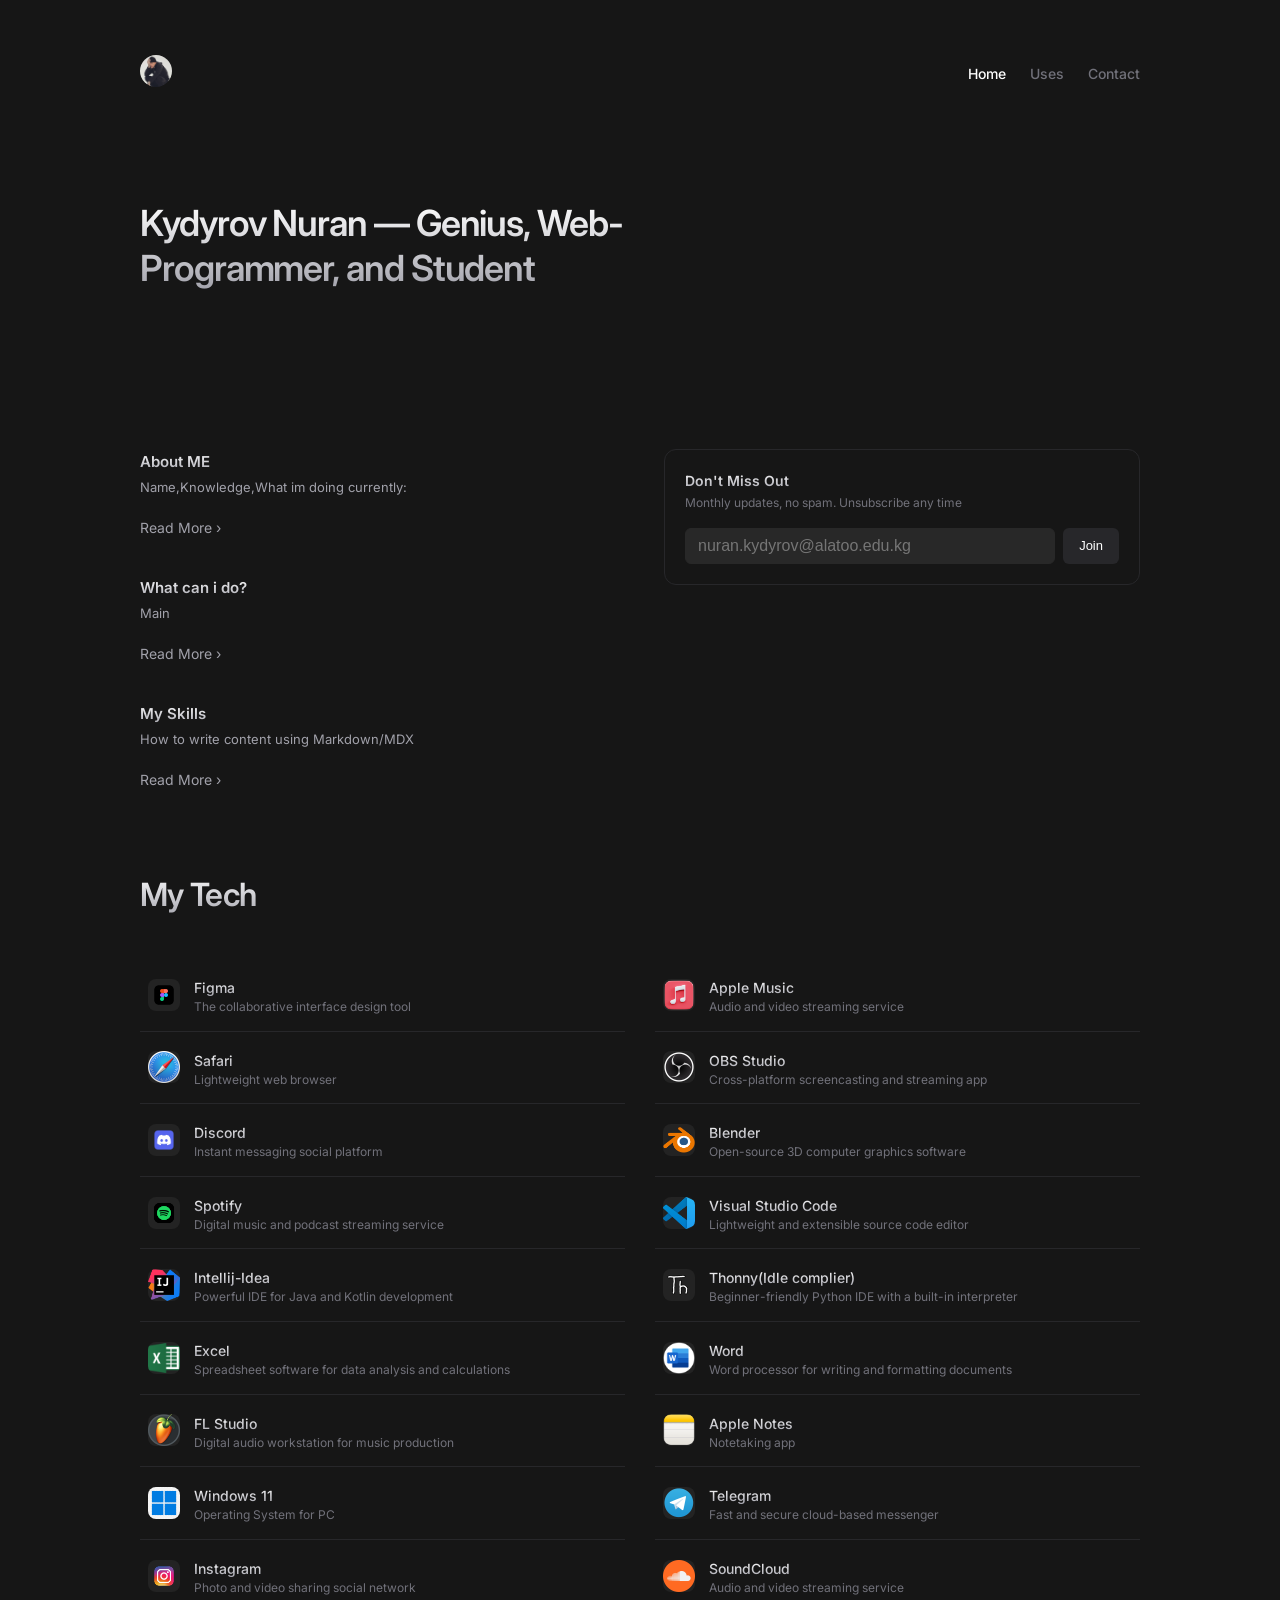
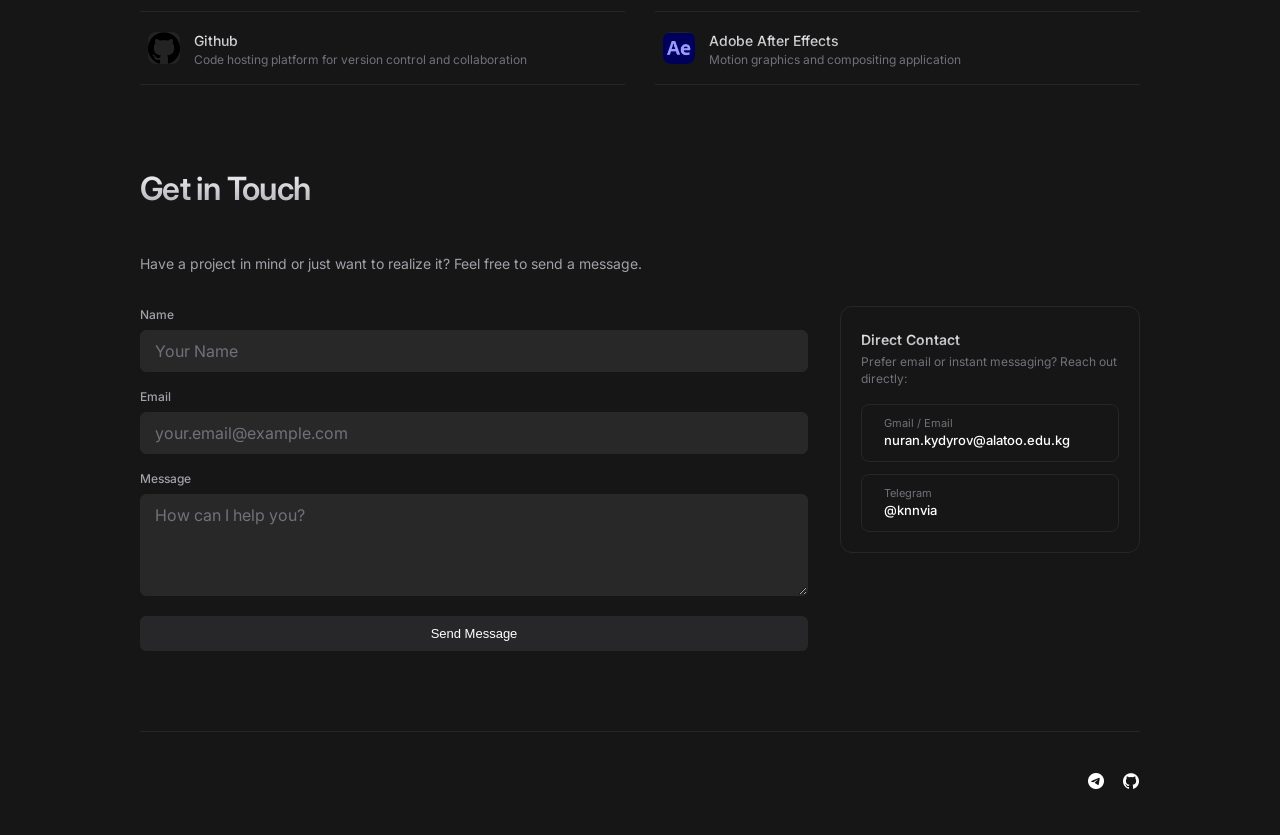
==== index.html @ 126ce27d "Rename webproject.html to index.html" ====
<!DOCTYPE html>
<html lang="en">
<head>
  <meta charset="UTF-8">
  <meta name="viewport" content="width=device-width, initial-scale=1.0">
  <title>Kydyrov Nuran — Genius, Web Programmer, and Student</title>
  <!-- Fonts & Styles -->
  <link rel="preconnect" href="https://fonts.googleapis.com">
  <link rel="preconnect" href="https://fonts.gstatic.com" crossorigin>
  <link href="https://fonts.googleapis.com/css2?family=Inter:wght@400;500;600&display=swap" rel="stylesheet">
  <link rel="stylesheet" href="style.css">
</head>
<body>

  <!-- размер макета на 1512px -->
  <div class="razmerchick">
    <div class="content">

      <!-- Навигация -->
      <header class="header">
        <div class="avatar">
          <img src="icons/photo_5408832649104663019_w.jpg" alt="Avatar">
        </div>
        <nav class="nav">
          <a href="#home" class="nav-link active">Home</a>
          <a href="#uses" class="nav-link">Uses</a>
          <a href="#contact" class="nav-link">Contact</a>
        </nav>
      </header>

      <!-- Раздел HOME -->
      <section id="home" class="section">
        <h1 class="main-title">
        Kydyrov Nuran — Genius,
        <span>Web-Programmer, and Student</span>
        </h1>
        <div class="home-grid">
          <!-- обо мне -->
          <div class="posts-list">
            <article class="post-item">
              <h2 class="post-title">About ME</h2>
              <p class="post-desc">Name,Knowledge,What im doing currently:</p>
               <input type="checkbox" id="post1" class="toggle">
               <div class="more">
                <div class="more-inner">
                  <p>My name is Nuran,in my experience i have tried many things that keeps my knowledge at high level,for now im studyinng in Ala-Too College in Bishkek,in IT sphere.I learned Python,Java,CSS and HTML coding.I have experience in making websites,logistics and more.</p>
                </div>
              </div>
               <label for="post1" class="read-more"></label>
            </article>

            <article class="post-item">
              <h2 class="post-title">What can i do?</h2>
              <p class="post-desc">Main</p>
               <input type="checkbox" id="post2" class="toggle">
               <div class="more">
                <div class="more-inner">
                  <p>I can do websites,type beats for you.I can help you with main things in website coding(Mentor)</p>
                </div>
              </div>
               <label for="post2" class="read-more"></label>
            </article>

            <article class="post-item">
              <h2 class="post-title">My Skills</h2>
              <p class="post-desc">How to write content using Markdown/MDX</p>
               <input type="checkbox" id="post3" class="toggle">
               <div class="more">
                <div class="more-inner">
                  <p>I have high social skills that can help with communication in group of people on making projects.All projects that u asking me to do,making it in time(Deadline) so u shouldn't worry abt this.(Responibility high asf)</p>
                </div>
              </div>
               <label for="post3" class="read-more"></label>
            </article>
          </div>

          <!--рассылки -->
          <div class="newsletter-card">
            <h3 class="card-title">Don't Miss Out</h3>
            <p class="card-desc">Monthly updates, no spam. Unsubscribe any time</p>
            <form class="newsletter-form" onsubmit="return false;">
              <input type="email" placeholder="nuran.kydyrov@alatoo.edu.kg" class="email-input">
              <button type="submit" class="submit-btn">Join</button>
            </form>
          </div>
        </div>
      </section>

      <!-- Раздел USES (My Tech) -->
      <section id="uses" class="section uses-section">
        <h2 class="section-title">My Tech</h2>

        <div class="tech-grid">
          <!-- Row 1 -->
          <div class="tech-card">
  <div class="tech-icon"><img src="icons/figma-logo-icon-figma-app-editable-transparent-background-premium-social-media-design-for-digital-download-free-png.webp" alt="Figma"></div>
  <div class="tech-info">
    <h3 class="tech-name">Figma</h3>
    <p class="tech-desc">The collaborative interface design tool</p>
  </div>
</div>
          <div class="tech-card">
  <div class="tech-icon"><img src="icons/free-music-3d-icon-png-download-8219378.webp" alt="Applemusic"></div>
  <div class="tech-info">
    <h3 class="tech-name">Apple Music</h3>
    <p class="tech-desc">Audio and video streaming service</p>
  </div>
</div>

          <!-- Row 2 -->
          <div class="tech-card">
  <div class="tech-icon"><img src="icons/safari-icon.webp" alt="Safari"></div>
  <div class="tech-info">
    <h3 class="tech-name">Safari</h3>
    <p class="tech-desc">Lightweight web browser</p>
  </div>
</div>
          <div class="tech-card">
  <div class="tech-icon"><img src="icons/OBS_Studio_logo.png" alt="OBS"></div>
  <div class="tech-info">
    <h3 class="tech-name">OBS Studio</h3>
    <p class="tech-desc">Cross-platform screencasting and streaming app</p>
  </div>
</div>

          <!-- Row 3 -->
          <div class="tech-card">
  <div class="tech-icon"><img src="icons/discord-logo-discord-icon-transparent-free-png.webp" alt="Discord"></div>
  <div class="tech-info">
    <h3 class="tech-name">Discord</h3>
    <p class="tech-desc">Instant messaging social platform</p>
  </div>
</div>
          <div class="tech-card">
  <div class="tech-icon"><img src="icons/Blender_logo_no_text.svg.webp" alt="Blender"></div>
  <div class="tech-info">
    <h3 class="tech-name">Blender</h3>
    <p class="tech-desc">Open-source 3D computer graphics software</p>
  </div>
</div>

          <!-- Row 4 -->
          <div class="tech-card">
  <div class="tech-icon"><img src="icons/spotify-logo-spotify-social-media-icon-free-png.webp" alt="Spotify"></div>
  <div class="tech-info">
    <h3 class="tech-name">Spotify</h3>
    <p class="tech-desc">Digital music and podcast streaming service</p>
  </div>
</div>
          <div class="tech-card">
  <div class="tech-icon"><img src="icons/Visual_Studio_Code_1.35_icon.svg.webp" alt="Visual Studio Code"></div>
  <div class="tech-info">
    <h3 class="tech-name">Visual Studio Code</h3>
    <p class="tech-desc">Lightweight and extensible source code editor</p>
  </div>
</div>

          <!-- Row 5 -->
          <div class="tech-card">
  <div class="tech-icon"><img src="icons/IntelliJ_IDEA_Icon.svg.webp" alt="Intellij-Idea"></div>
  <div class="tech-info">
    <h3 class="tech-name">Intellij-Idea</h3>
    <p class="tech-desc">Powerful IDE for Java and Kotlin development</p>
  </div>
</div>
          <div class="tech-card">
  <div class="tech-icon"><img src="icons/Thonny_logo.png" alt="Thonny"></div>
  <div class="tech-info">
    <h3 class="tech-name">Thonny(Idle complier)</h3>
    <p class="tech-desc">Beginner-friendly Python IDE with a built-in interpreter</p>
  </div>
</div>
<!-- Row 6 -->
<div class="tech-card">
  <div class="tech-icon"><img src="icons/Microsoft_Excel_2013-2019_logo.svg.webp" alt="Excel"></div>
  <div class="tech-info">
    <h3 class="tech-name">Excel</h3>
    <p class="tech-desc">Spreadsheet software for data analysis and calculations</p>
  </div>
</div>
          <div class="tech-card">
  <div class="tech-icon"><img src="icons/microsoft-word-mobile-apps-logo-free-png.webp" alt="Word"></div>
  <div class="tech-info">
    <h3 class="tech-name">Word</h3>
    <p class="tech-desc">Word processor for writing and formatting documents</p>
  </div>
</div>
<!-- Row 7 -->
<div class="tech-card">
  <div class="tech-icon"><img src="icons/fl-studio.png" alt="FL Studio"></div>
  <div class="tech-info">
    <h3 class="tech-name">FL Studio</h3>
    <p class="tech-desc">Digital audio workstation for music production</p>
  </div>
</div>
          <div class="tech-card">
  <div class="tech-icon"><img src="icons/Apple_Notes_(macOS_Big_Sur).png" alt="Apple Notes"></div>
  <div class="tech-info">
    <h3 class="tech-name">Apple Notes</h3>
    <p class="tech-desc">Notetaking app</p>
  </div>
</div>
<!-- Row 8 -->
<div class="tech-card">
  <div class="tech-icon"><img src="icons/hd-windows-11-logo-icon-transparent-background-701751694967888zqtluh5aaw.png" alt="Windows 11"></div>
  <div class="tech-info">
    <h3 class="tech-name">Windows 11</h3>
    <p class="tech-desc">Operating System for PC</p>
  </div>
</div>
          <div class="tech-card">
  <div class="tech-icon"><img src="icons/Telegram_Messenger.png" alt="Telegram"></div>
  <div class="tech-info">
    <h3 class="tech-name">Telegram</h3>
    <p class="tech-desc">Fast and secure cloud-based messenger</p>
  </div>
</div>
<!-- Row 9 -->
<div class="tech-card">
  <div class="tech-icon"><img src="icons/instagram-logo-instagram-icon-transparent-free-png.webp" alt="Instagram"></div>
  <div class="tech-info">
    <h3 class="tech-name">Instagram</h3>
    <p class="tech-desc">Photo and video sharing social network</p>
  </div>
</div>
          <div class="tech-card">
  <div class="tech-icon"><img src="icons/145809.png" alt="SoundCloud"></div>
  <div class="tech-info">
    <h3 class="tech-name">SoundCloud</h3>
    <p class="tech-desc">Audio and video streaming service</p>
  </div>
</div>
<!-- Row 10 -->
<div class="tech-card">
  <div class="tech-icon"><img src="icons/githb.png" alt="GitHub"></div>
  <div class="tech-info">
    <h3 class="tech-name">Github</h3>
    <p class="tech-desc">Code hosting platform for version control and collaboration</p>
  </div>
</div>
          <div class="tech-card">
  <div class="tech-icon"><img src="icons/Adobe_After_Effects_CC_icon.svg.webp" alt="aae"></div>
  <div class="tech-info">
    <h3 class="tech-name">Adobe After Effects</h3>
    <p class="tech-desc">Motion graphics and compositing application</p>
  </div>
</div>
      </section>
<!-- Разделитель -->
      <!-- Раздел CONTACT -->
      <section id="contact" class="section contact-section">
        <h2 class="section-title">Get in Touch</h2>
        <p class="contact-desc">Have a project in mind or just want to realize it? Feel free to send a message.</p>

        <div class="contact-grid">
          <!-- Формачка -->
          <form class="contact-form" onsubmit="return false;">
            <div class="form-group">
              <label for="name" class="form-label">Name</label>
              <input type="text" id="name" placeholder="Your Name" class="form-input">
            </div>

            <div class="form-group">
              <label for="email" class="form-label">Email</label>
              <input type="email" id="email" placeholder="your.email@example.com" class="form-input">
            </div>

            <div class="form-group">
              <label for="message" class="form-label">Message</label>
              <textarea id="message" rows="4" placeholder="How can I help you?" class="form-input textarea"></textarea>
            </div>

            <button type="submit" class="submit-btn full-width">Send Message</button>
          </form>

          <!-- контакто -->
          <div class="contact-info-card">
            <h3 class="card-title">Direct Contact</h3>
            <p class="card-desc">Prefer email or instant messaging? Reach out directly:</p>

            <div class="direct-links">
              <a href="mailto:nuran.kydyrov@alatoo.edu.kg" class="contact-method-link">
                <span class="method-icon"></span>
                <div class="method-details">
                  <span class="method-title">Gmail / Email</span>
                  <span class="method-value">nuran.kydyrov@alatoo.edu.kg</span>
                </div>
              </a>

              <a href="https://t.me/knnvia" target="_blank" class="contact-method-link">
                <span class="method-icon"></span>
                <div class="method-details">
                  <span class="method-title">Telegram</span>
                  <span class="method-value">@knnvia</span>
                </div>
              </a>
            </div>
          </div>
        </div>
      </section>
      <!-- Футаняшка -->
      <footer class="footer">
        <div class="footer-links">
  <a href="https://t.me/knnvia" target="_blank" class="footer-link-icon" aria-label="Twitter">
    <img src="icons/telegram-white-icon.webp" alt="Telegramgram" class="footer-icon-img">
  </a>
  <a href="https://github.com/kutakishiku" target="_blank" class="footer-link-icon" aria-label="GitHub">
    <img src="icons/github-white-icon.webp" alt="GitHub" class="footer-icon-img">
  </a>
</div>
      </footer>

    </div>
  </div>
<script src="damnnn.js"></script><!--нужно сделать время текущее-->
</body>
</html>
---- style.css ----
* {
  margin: 0;
  padding: 0;
  box-sizing: border-box;
}

body {
  background-color: #161616;
  color: #a1a1aa;
  font-family: 'Inter', -apple-system, BlinkMacSystemFont, sans-serif;
  line-height: 1.5;
  -webkit-font-smoothing: antialiased;
  display: flex;
  justify-content: center;
}

.razmerchick {
  width: 100%;
  max-width: 1512px;
  background-color: #161616;
  display: flex;
  flex-direction: column;
  min-height: 100vh;
}

.content {
  max-width: 1000px;
  margin: 0 auto;
  width: 100%;
  height: 40px;
  margin-top: 27px;
  margin-bottom: 107px;
}

/* Навигация */
.header {
  display: flex;
  justify-content: space-between;
  align-items: center;
  margin-bottom: 107px;
  position: sticky;
  top: 0;
  z-index: 10;
  background-color: #161616;
  border-bottom: 1px solid #161616;
  width: 1000px;
  height: 40px;
  max-width: 100%;
  margin-top: 27px;
}

.avatar img {
  width: 32px;
  height: 32px;
  border-radius: 50%;
  object-fit: cover;
}

.nav {
  display: flex;
  gap: 24px;
}

.nav-link {
  color: #71717a;
  text-decoration: none;
  font-size: 14px;
  font-weight: 500;
}

.nav-link.active,
.nav-link:hover {
  color: #ffffff;
}

/* Секции */
.section {
  margin-bottom: 80px;
}

.main-title {
  color: #ffffff;
  font-size: 36px;
  font-weight: 600;
  line-height: 1.25;
  letter-spacing: -0.03em;
  max-width: 600px;
  font-size: 36px;
  margin-bottom: 158px;
  box-sizing: border-box;
}

.section-title {
  color: #ffffff;
  font-size: 32px;
  font-weight: 600;
  letter-spacing: -0.02em;
  margin-bottom: 40px;
}

/* Grid Home */
.home-grid {
  display: grid;
  gap: 48px;
  grid-template-columns: 1fr 1fr;
  align-items: start;   /* карточка не растягивается и не прыгает при раскрытии */
  max-width: 1000px;
  margin: 0 auto;
}
.toggle {
  display: none;
}
.more {
  display: grid;
  grid-template-rows: 0fr;
  opacity: 0;
  transition: grid-template-rows 0.3s ease, opacity 0.3s ease, margin 0.3s ease;
}
.more-inner {
  overflow: hidden;
  font-size: 14px;
  line-height: 1.6;
  color: #a3a3a3;
}
.toggle:checked ~ .more {
  grid-template-rows: 1fr;
  opacity: 1;
  margin-top: 12px;
}
.toggle:checked ~ .more .more-inner {
  max-height: 160px;
  overflow-y: auto;
  padding-right: 8px;
}
.read-more {
  display: inline-block;
  margin-top: 12px;
  font-size: 14px;
  cursor: pointer;
}
.read-more::before {
  content: "Read More ›";
}
.toggle:checked ~ .read-more::before {
  content: "Show Less ‹";
}
.read-more:hover {
  text-decoration: underline;
}
.posts-list {
  display: flex;
  flex-direction: column;
  gap: 36px;
}

.post-meta {
  font-size: 12px;
  color: #71717a;
  display: block;
  margin-bottom: 4px;
}

.post-title {
  color: #ffffff;
  font-size: 15px;
  font-weight: 600;
  margin-bottom: 4px;
}

.post-desc {
  font-size: 13px;
  color: #a1a1aa;
  margin-bottom: 8px;
}

.post-link {
  font-size: 13px;
  color: #a1a1aa;
  text-decoration: none;
}

/* рассылки */
.newsletter-card {
  background-color: #161616;
  border: 1px solid #27272a;
  border-radius: 12px;
  padding: 20px;
  height: fit-content;
  box-sizing: border-box;
  display: flex;
  flex-direction: column;
  justify-content: space-between;
  left: 430px;
}

.card-title {
  color: #ffffff;
  font-size: 14px;
  font-weight: 600;
  margin-bottom: 4px;
}

.card-desc {
  font-size: 12px;
  color: #71717a;
  margin-bottom: 16px;
  line-height: 1.4;
}

.newsletter-form {
  display: flex;
  gap: 8px;
}

.email-input {
  background-color: #282828;
  border: 1px solid #282828;
  border-radius: 6px;
  padding: 8px 12px;
  font-size: 13px;
  color: #ffffff;
  width: 100%;
  outline: none;
}

.submit-btn {
  background-color: #27272a;
  color: #ffffff;
  border: none;
  border-radius: 6px;
  padding: 8px 16px;
  font-size: 13px;
  font-weight: 500;
  cursor: pointer;
}

/* карточки Uses */
.tech-grid {
 display: grid;
  grid-template-columns: repeat(2, 1fr);
  column-gap: 30px;
  row-gap: 0;               
  width: 100%; 
}

.tech-card {
  min-height: 64px;
  display: flex;
  align-items: center;
  gap: 14px;
  padding: 16px 8px;        
  border-bottom: 1px solid #27272a;
}

.tech-icon {
  width: 32px;
  height: 32px;
  border-radius: 8px;
  background-color: #232323;  
  overflow: hidden;
  flex-shrink: 0;
}
.tech-icon img {
  width: 100%;
  height: 100%;
  object-fit: contain;
  display: block;
}
.tech-name {
  color: #ffffff;
  font-size: 14px;
  font-weight: 500;
  line-height: 1.3;
}

.tech-desc {
  font-size: 12px;
  color: #71717a;
  line-height: 1.3;
}
/*contacto*/
/* Стили для раздела Contact */
.contact-desc {
  font-size: 14px;
  color: #a1a1aa;
  margin-bottom: 32px;
}

.contact-grid {
  display: grid;
  grid-template-columns: 1fr;
  gap: 32px;
}

/* Форма обратной связи */
.contact-form {
  display: flex;
  flex-direction: column;
  gap: 16px;
}

.form-group {
  display: flex;
  flex-direction: column;
  gap: 6px;
}

.form-label {
  font-size: 12px;  
  font-weight: 500;
  color: #a1a1aa;
}

.form-input {
  background-color: #282828;
  border: 1px solid #282828;
  border-radius: 6px;
  padding: 10px 14px;
  font-size: 13px;
  color: #ffffff;
  outline: none;
  font-family: inherit;
}

.form-input::placeholder {
  color: #71717a;
}

.textarea {
  resize: vertical;
  min-height: 100px;
}

.submit-btn.full-width {
  width: 100%;
  padding: 10px;
  margin-top: 4px;
}

/* Карточка контактов */
.contact-info-card {
  background-color: #161616;
  border: 1px solid #27272a;
  border-radius: 12px;
  padding: 20px;
  height: fit-content;
}

.direct-links {
  display: flex;
  flex-direction: column;
  gap: 12px;
  margin-top: 16px;
}

.contact-method-link {
  display: flex;
  align-items: center;
  gap: 12px;
  padding: 10px;
  border-radius: 8px;
  background-color: #161616;
  border: 1px solid #27272a;
  text-decoration: none;
}

.method-icon {
  font-size: 16px;
}

.method-details {
  display: flex;
  flex-direction: column;
}

.method-title {
  font-size: 11px;
  color: #71717a;
}

.method-value {
  font-size: 13px;
  font-weight: 500;
  color: #ffffff;
}
/* Футер */
.footer {
  display: flex;
  justify-content: space-between;
  align-items: center;
  font-size: 12px;
  color: #71717a;
  padding-top: 40px;
  margin-top: auto;
  border-top: 1px solid #27272a;
}

.footer-links {
  display: flex;
  align-items: center;
  gap: 16px; /* Расстояние между логотипами */
  margin-left: auto;
  background-color: transparent;
  justify-content: flex-end;
}

.footer-link-icon {
  align-items: center;
  justify-content: center;
margin-bottom: 44px;
  width: 19px;
  height: 19px;
  display: flex;  
}

.footer-link-icon:hover {
  opacity: 1;
}

.footer-icon-img {
  width: 16px;
  height: 16px;
  object-fit: contain;
}

/*текст градиент*/

h1, h2, h3, h4, h5, h6 {
  background: linear-gradient(180deg, #FFFFFF 0%, #A1A1AA 100%) !important;
  -webkit-background-clip: text !important;
  background-clip: text !important;
  -webkit-text-fill-color: transparent !important;
  color: transparent !important;
  display: inline-block;
}
/*мелочь*/
img {
  max-width: 100%;
  height: auto;
}

html {
  -webkit-text-size-adjust: 100%;   /* iPhone не увеличивает текст сам */
}

.email-input,
.form-input {
  font-size: 16px;   /* на iPhone при меньшем размере страница зумится при фокусе */
}

.contact-method-link {
  word-break: break-word;   /* длинный email не вылезет за экран */
}
/*настройка на планшет и телефон браза*/
@media (min-width: 768px) {
  .contact-grid {
    grid-template-columns: 1fr 300px;
  }
}
@media (max-width: 900px) {
  .home-grid {
    grid-template-columns: 1fr;   
    gap: 40px;
  }
  .main-title {
    margin-bottom: 80px;
  }
  .header {
    margin-bottom: 60px;
  }
}
@media (max-width: 600px) {
  .content {
    padding: 0 16px;
  }

  .header {
    margin-bottom: 40px;
  }
  .nav {
    gap: 16px;
  }

  .main-title {
    font-size: 26px;
    margin-bottom: 48px;
  }
  .section-title {
    font-size: 26px;
    margin-bottom: 24px;
  }
  .section {
    margin-bottom: 56px;
  }

  .tech-grid {
    grid-template-columns: 1fr;   
  }

  .contact-grid {
    grid-template-columns: 1fr;
  }

  .newsletter-form {
    flex-direction: column;       
  }
  .submit-btn {
    width: 100%;
    padding: 10px;
  }

  .footer {
    padding-top: 24px;
  }
}
@media (max-width: 360px) {
  .main-title {
    font-size: 22px;
  }
  .nav-link {
    font-size: 13px;
  }
}
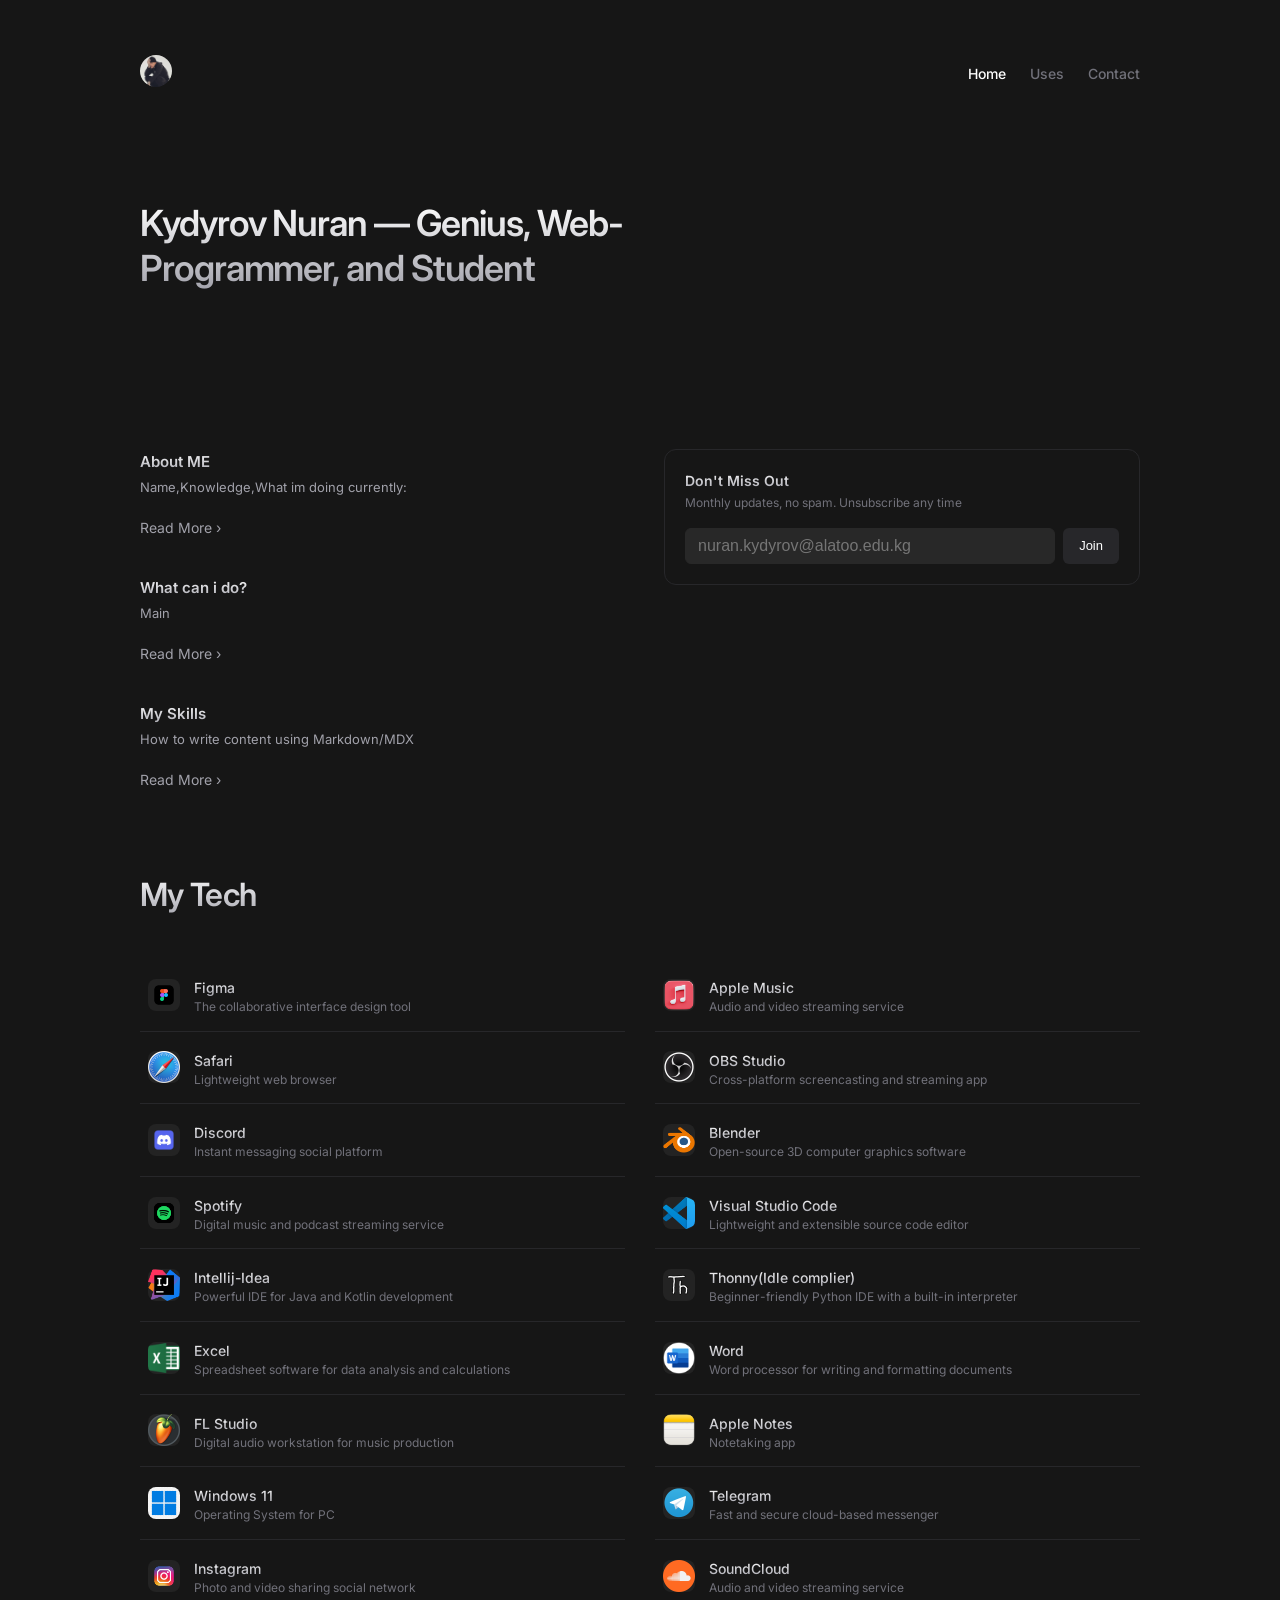
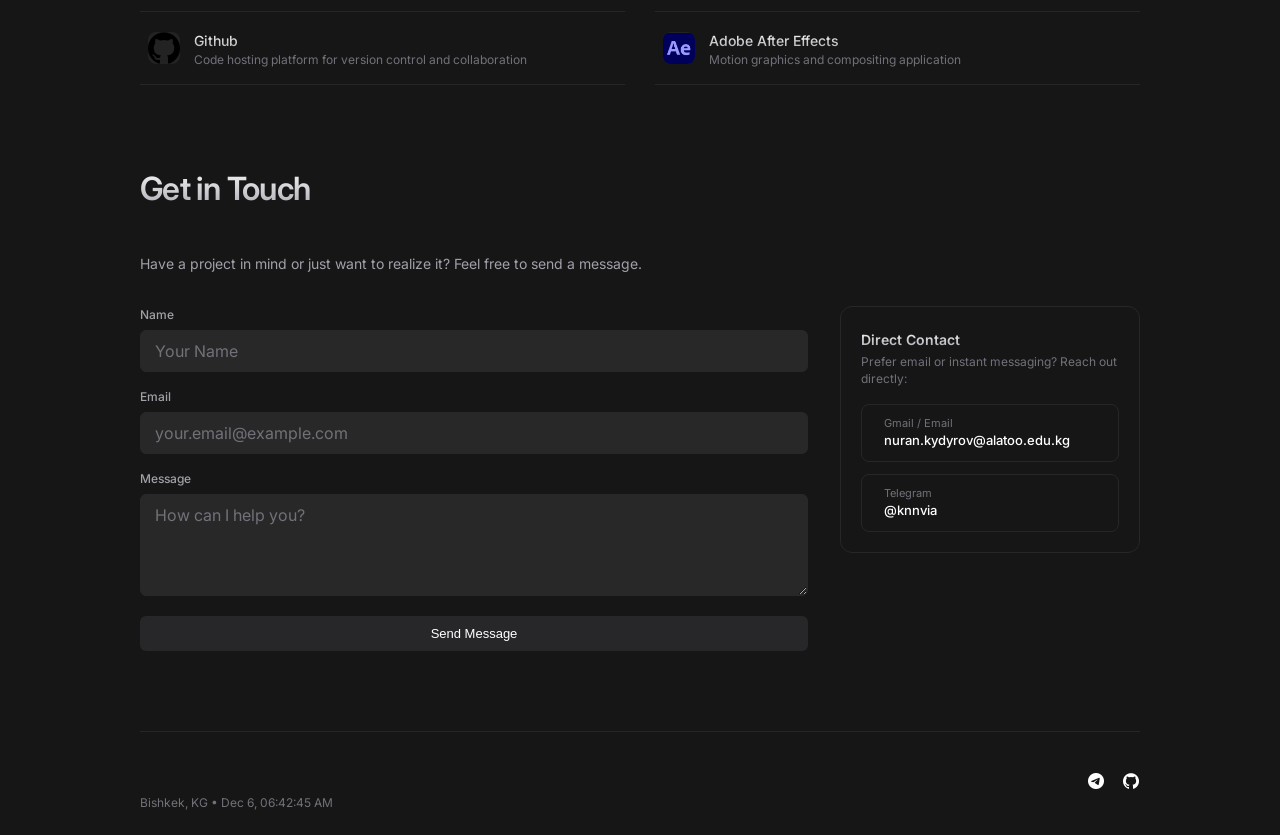
==== commit 911133d6: "Update index.html" ====
--- a/index.html
+++ b/index.html
@@ -300,6 +300,7 @@
       </section>
       <!-- Футаняшка -->
       <footer class="footer">
+        <span id="clock"></span>
         <div class="footer-links">
   <a href="https://t.me/knnvia" target="_blank" class="footer-link-icon" aria-label="Twitter">
     <img src="icons/telegram-white-icon.webp" alt="Telegramgram" class="footer-icon-img">
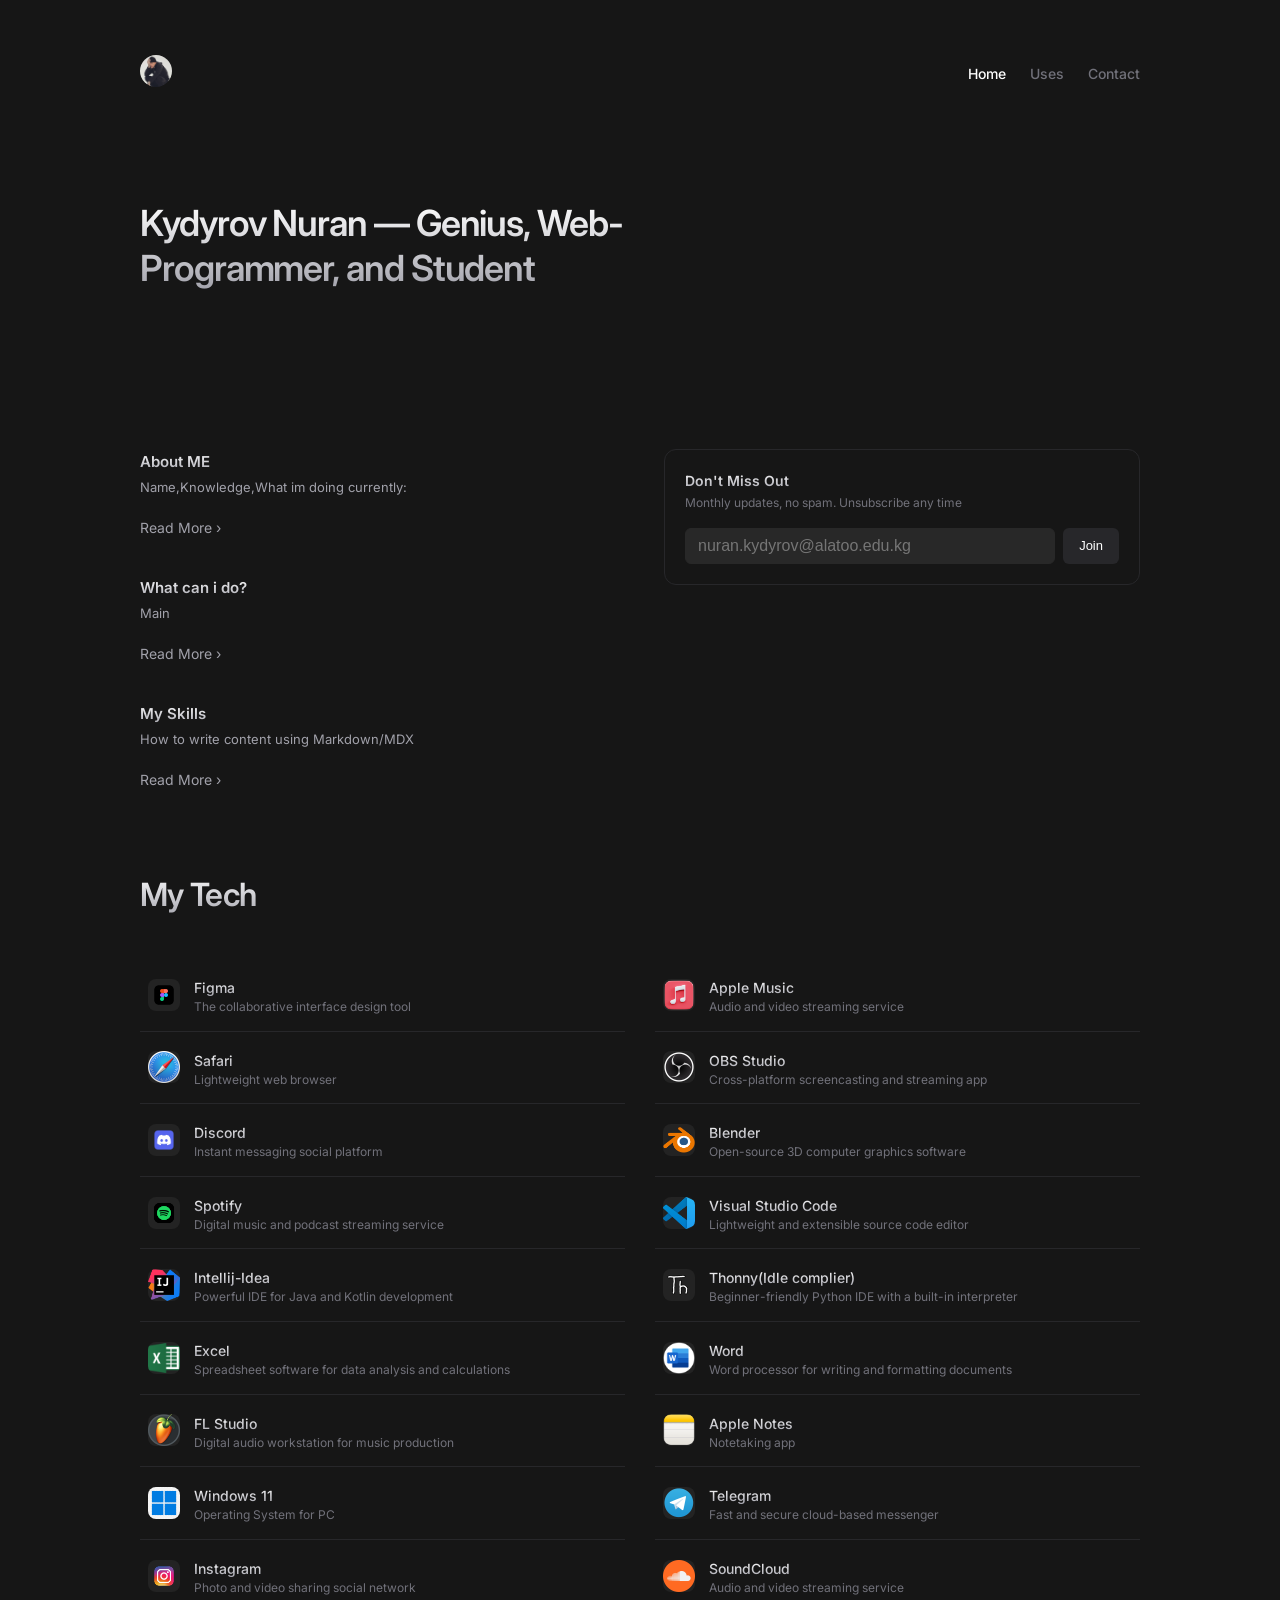
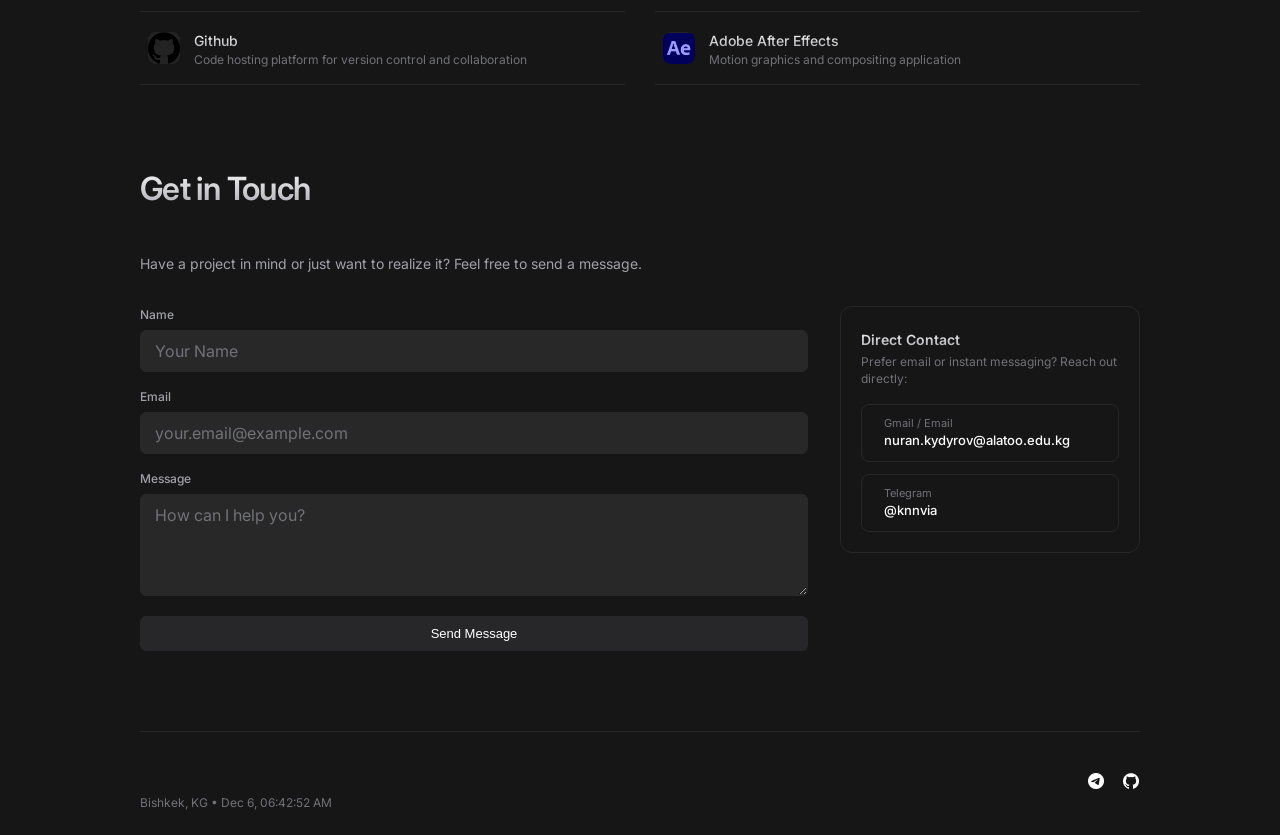
==== commit a8fd5348: "Update index.html" ====
--- a/index.html
+++ b/index.html
@@ -4,7 +4,7 @@
   <meta charset="UTF-8">
   <meta name="viewport" content="width=device-width, initial-scale=1.0">
   <title>Kydyrov Nuran — Genius, Web Programmer, and Student</title>
-  <!-- Fonts & Styles -->
+  <!-- шрифтв -->
   <link rel="preconnect" href="https://fonts.googleapis.com">
   <link rel="preconnect" href="https://fonts.gstatic.com" crossorigin>
   <link href="https://fonts.googleapis.com/css2?family=Inter:wght@400;500;600&display=swap" rel="stylesheet">
@@ -16,7 +16,7 @@
   <div class="razmerchick">
     <div class="content">
 
-      <!-- Навигация -->
+      <!-- навигация -->
       <header class="header">
         <div class="avatar">
           <img src="icons/photo_5408832649104663019_w.jpg" alt="Avatar">
@@ -28,7 +28,7 @@
         </nav>
       </header>
 
-      <!-- Раздел HOME -->
+      <!-- раздел HOME -->
       <section id="home" class="section">
         <h1 class="main-title">
         Kydyrov Nuran — Genius,
@@ -86,7 +86,7 @@
         </div>
       </section>
 
-      <!-- Раздел USES (My Tech) -->
+      <!-- раздел USES (My Tech) -->
       <section id="uses" class="section uses-section">
         <h2 class="section-title">My Tech</h2>
 
@@ -246,14 +246,14 @@
   </div>
 </div>
       </section>
-<!-- Разделитель -->
-      <!-- Раздел CONTACT -->
+<!-- разделитель -->
+      <!-- раздел CONTACT -->
       <section id="contact" class="section contact-section">
         <h2 class="section-title">Get in Touch</h2>
         <p class="contact-desc">Have a project in mind or just want to realize it? Feel free to send a message.</p>
 
         <div class="contact-grid">
-          <!-- Формачка -->
+          <!-- формачка -->
           <form class="contact-form" onsubmit="return false;">
             <div class="form-group">
               <label for="name" class="form-label">Name</label>
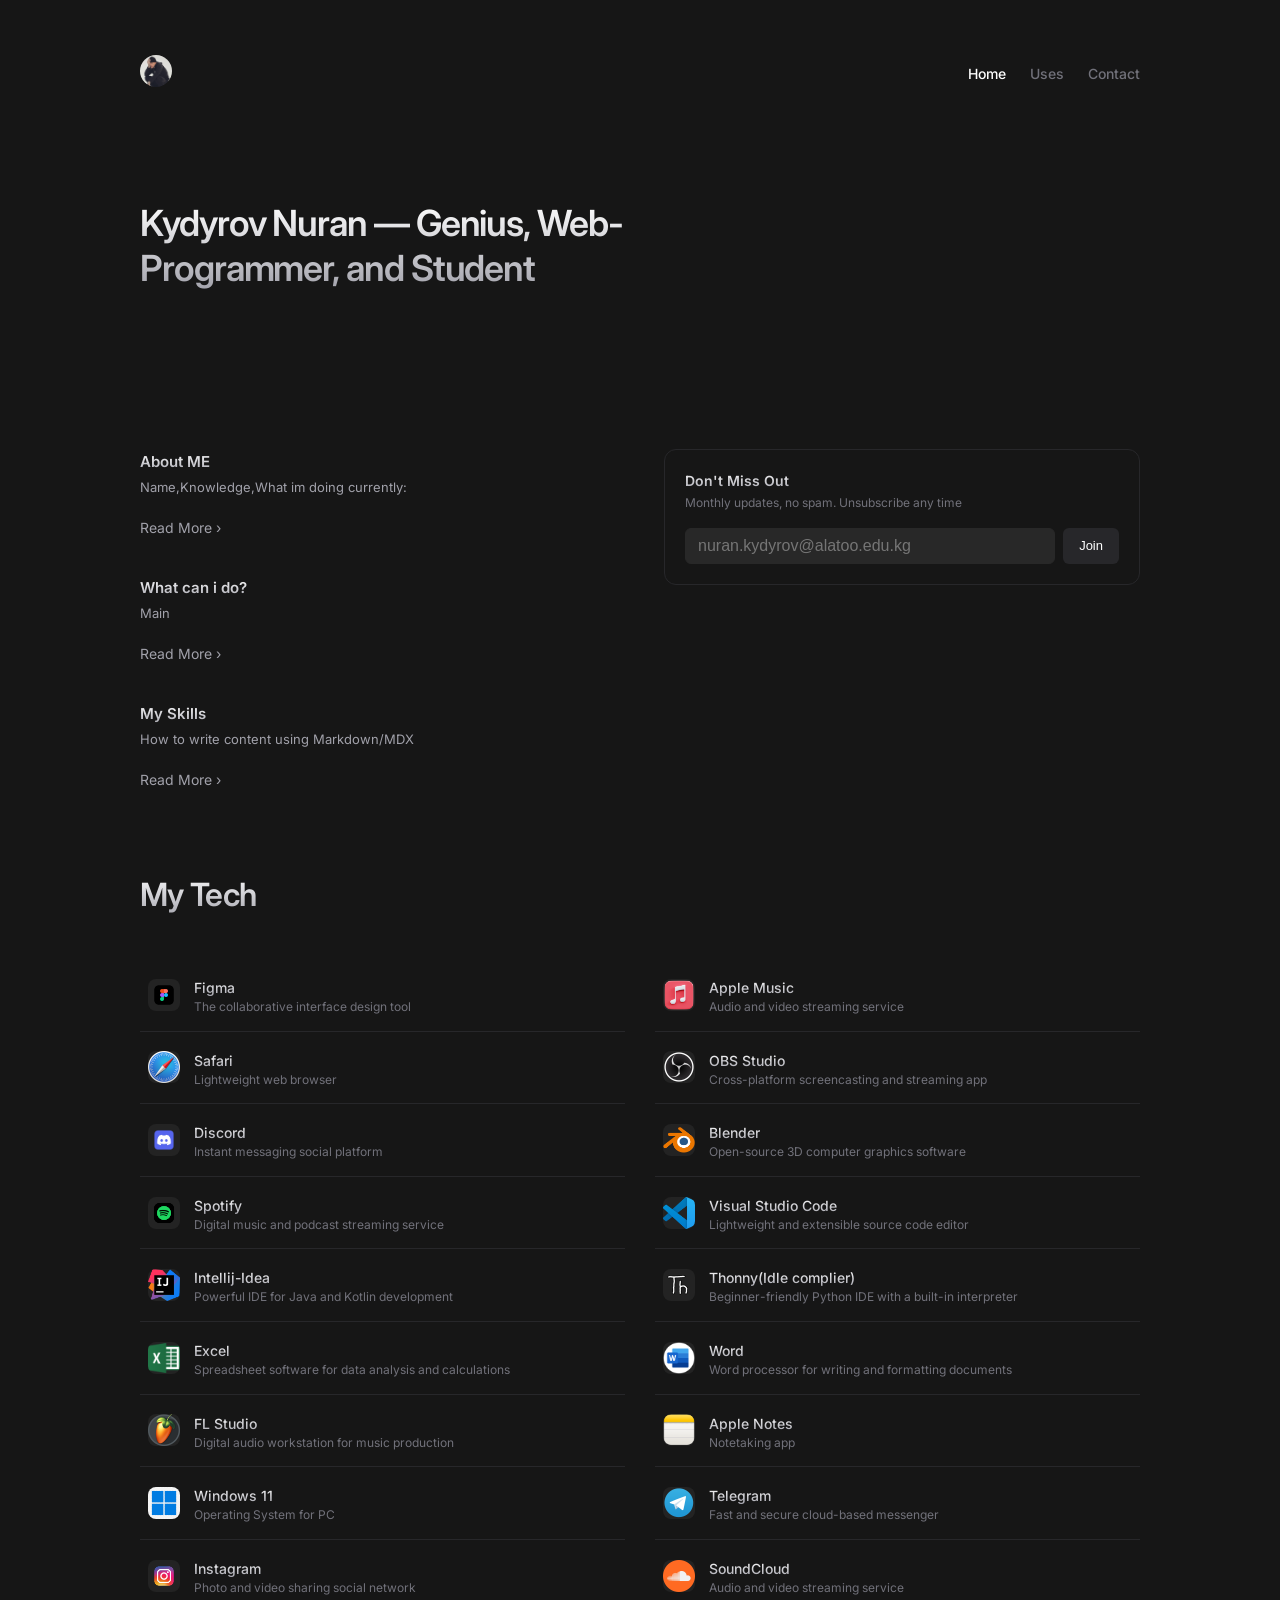
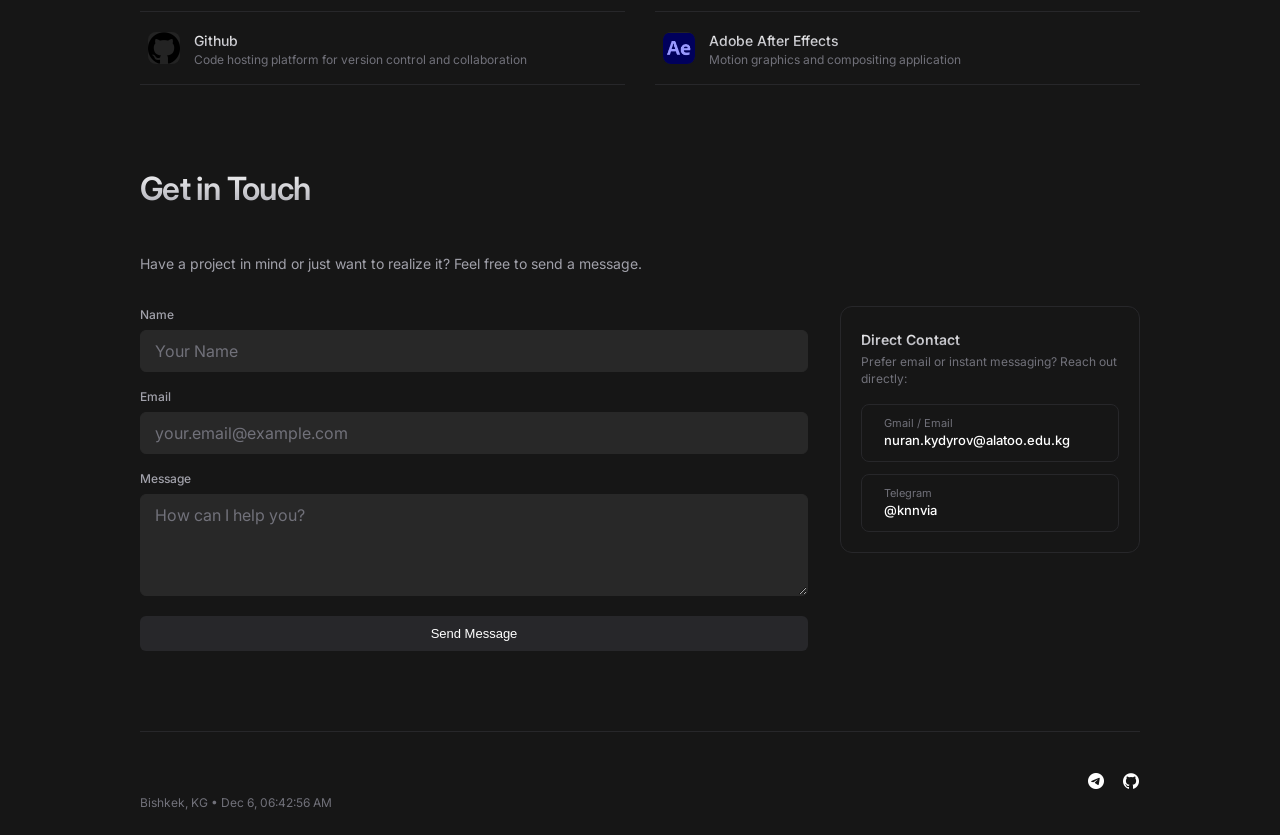
==== commit a988b80f: "Update index.html" ====
--- a/index.html
+++ b/index.html
@@ -78,7 +78,7 @@
           <div class="newsletter-card">
             <h3 class="card-title">Don't Miss Out</h3>
             <p class="card-desc">Monthly updates, no spam. Unsubscribe any time</p>
-            <form class="newsletter-form" onsubmit="return false;">
+            <form class="newsletter-form" action="mailto:nuran.kydyrov@alatoo.edu.kg">
               <input type="email" placeholder="nuran.kydyrov@alatoo.edu.kg" class="email-input">
               <button type="submit" class="submit-btn">Join</button>
             </form>
@@ -254,7 +254,7 @@
 
         <div class="contact-grid">
           <!-- формачка -->
-          <form class="contact-form" onsubmit="return false;">
+          <form class="contact-form" action="href=mailto:nuran.kydyrov@alatoo.edu.kg">
             <div class="form-group">
               <label for="name" class="form-label">Name</label>
               <input type="text" id="name" placeholder="Your Name" class="form-input">
--- a/style.css
+++ b/style.css
@@ -32,7 +32,7 @@
   margin-bottom: 107px;
 }
 
-/* Навигация */
+/* навигация */
 .header {
   display: flex;
   justify-content: space-between;
@@ -73,7 +73,7 @@
   color: #ffffff;
 }
 
-/* Секции */
+/* секции */
 .section {
   margin-bottom: 80px;
 }
@@ -103,7 +103,7 @@
   display: grid;
   gap: 48px;
   grid-template-columns: 1fr 1fr;
-  align-items: start;   /* карточка не растягивается и не прыгает при раскрытии */
+  align-items: start;   /* выравнивание */
   max-width: 1000px;
   margin: 0 auto;
 }
@@ -279,7 +279,7 @@
   line-height: 1.3;
 }
 /*contacto*/
-/* Стили для раздела Contact */
+/* стили для раздела Contact */
 .contact-desc {
   font-size: 14px;
   color: #a1a1aa;
@@ -292,7 +292,7 @@
   gap: 32px;
 }
 
-/* Форма обратной связи */
+/* форма обратной связииииииииииии */
 .contact-form {
   display: flex;
   flex-direction: column;
@@ -337,7 +337,7 @@
   margin-top: 4px;
 }
 
-/* Карточка контактов */
+/* карточка контактов */
 .contact-info-card {
   background-color: #161616;
   border: 1px solid #27272a;
@@ -383,7 +383,7 @@
   font-weight: 500;
   color: #ffffff;
 }
-/* Футер */
+/* футаняшеа2 */
 .footer {
   display: flex;
   justify-content: space-between;
@@ -398,7 +398,7 @@
 .footer-links {
   display: flex;
   align-items: center;
-  gap: 16px; /* Расстояние между логотипами */
+  gap: 16px;
   margin-left: auto;
   background-color: transparent;
   justify-content: flex-end;
@@ -451,24 +451,12 @@
 .contact-method-link {
   word-break: break-word;   /* длинный email не вылезет за экран */
 }
-/*настройка на планшет и телефон браза*/
+/*настройка на телефон брух*/
 @media (min-width: 768px) {
   .contact-grid {
     grid-template-columns: 1fr 300px;
   }
 }
-@media (max-width: 900px) {
-  .home-grid {
-    grid-template-columns: 1fr;   
-    gap: 40px;
-  }
-  .main-title {
-    margin-bottom: 80px;
-  }
-  .header {
-    margin-bottom: 60px;
-  }
-}
 @media (max-width: 600px) {
   .content {
     padding: 0 16px;
@@ -520,4 +508,4 @@
   .nav-link {
     font-size: 13px;
   }
-}+}
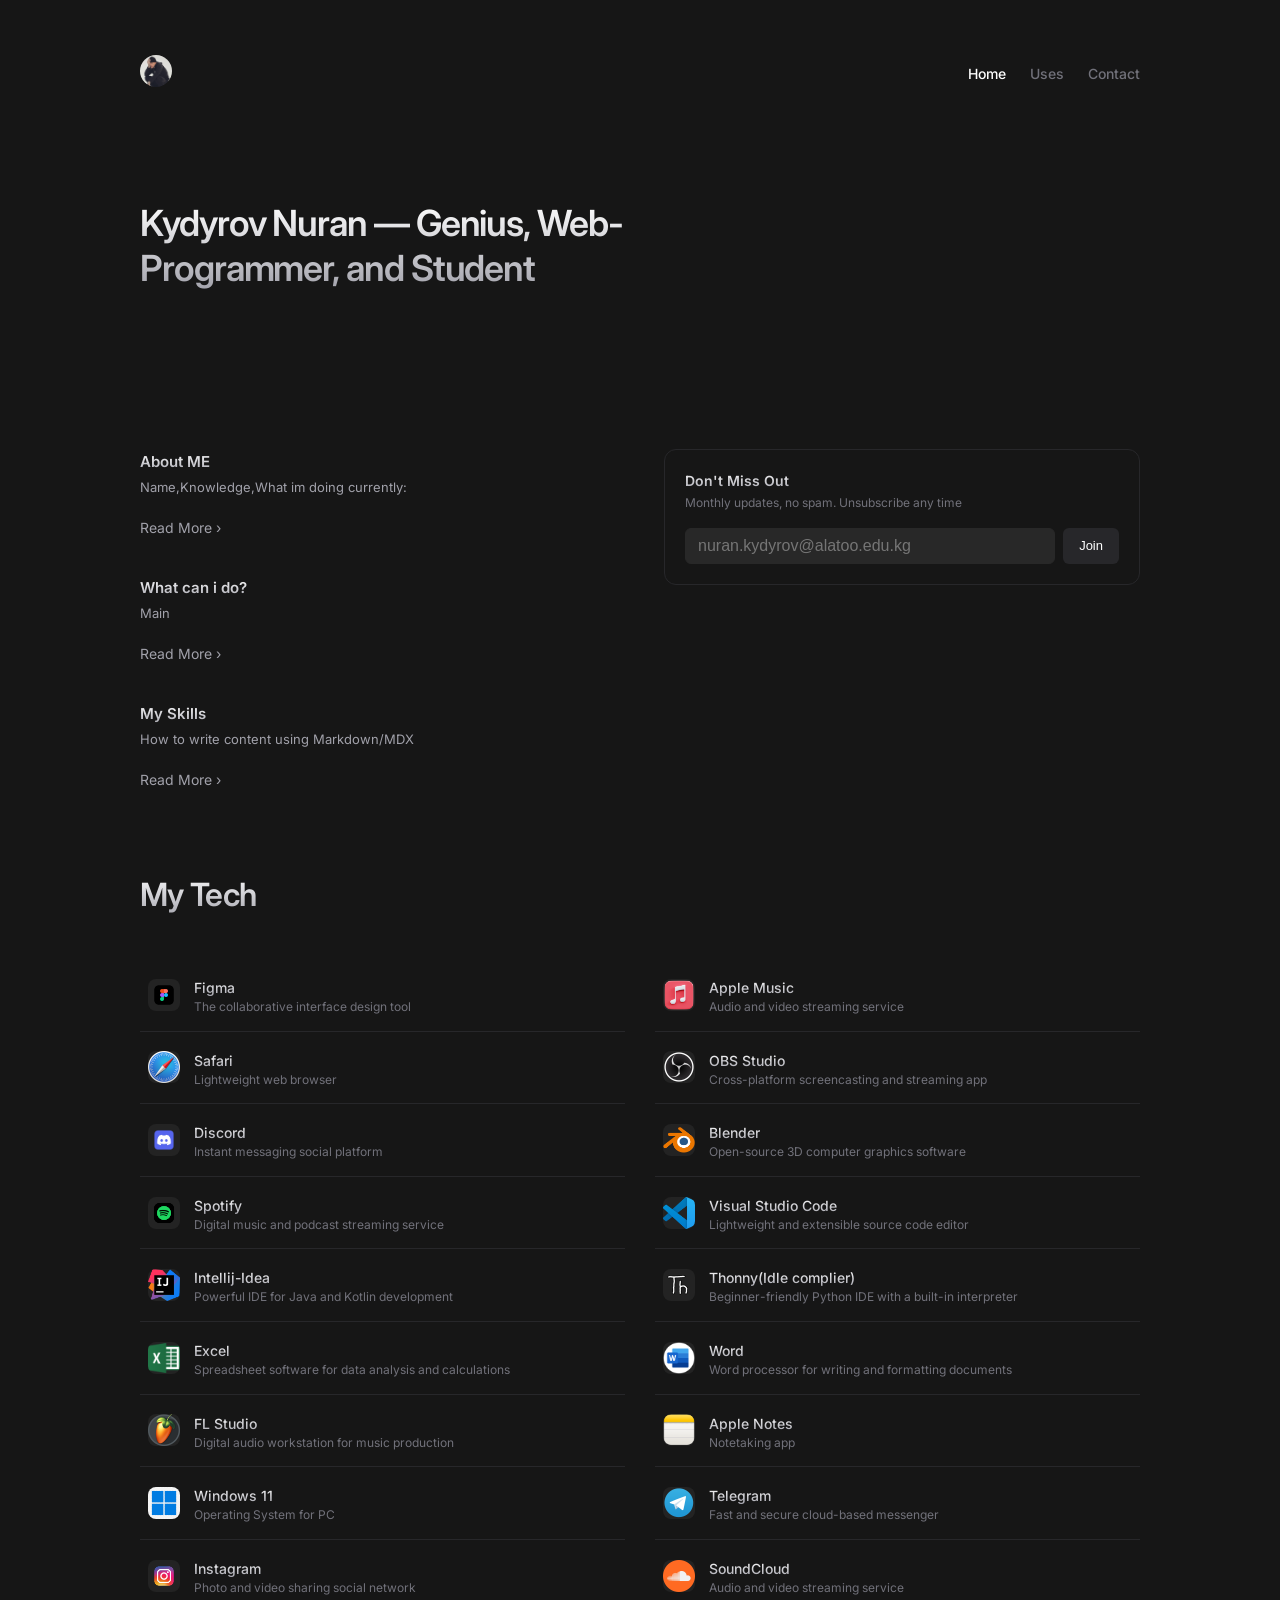
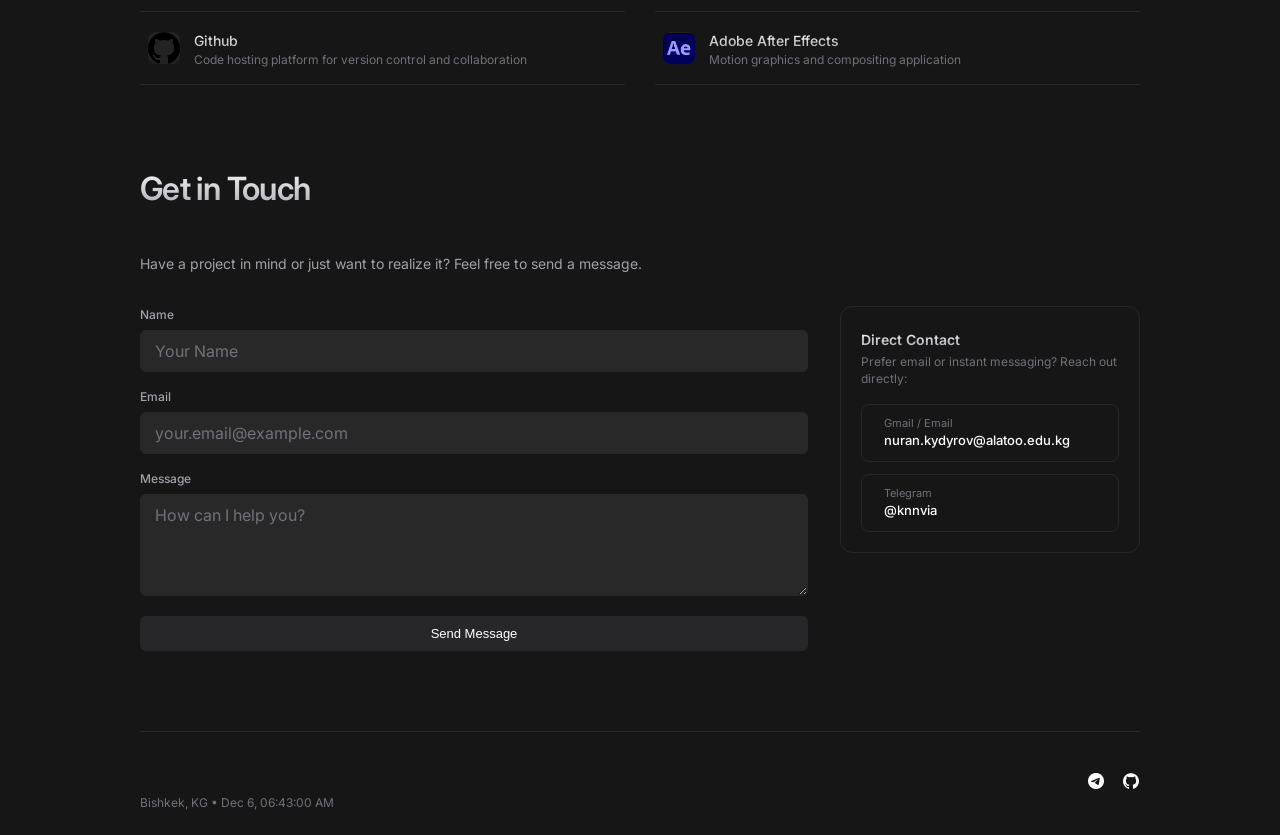
==== commit 14850aa9: "Update index.html" ====
--- a/index.html
+++ b/index.html
@@ -9,6 +9,7 @@
   <link rel="preconnect" href="https://fonts.gstatic.com" crossorigin>
   <link href="https://fonts.googleapis.com/css2?family=Inter:wght@400;500;600&display=swap" rel="stylesheet">
   <link rel="stylesheet" href="style.css">
+  <link rel="icon" href="icons/photo_5408832649104663019_w.jpg">
 </head>
 <body>
 
--- a/style.css
+++ b/style.css
@@ -426,11 +426,10 @@
 /*текст градиент*/
 
 h1, h2, h3, h4, h5, h6 {
-  background: linear-gradient(180deg, #FFFFFF 0%, #A1A1AA 100%) !important;
-  -webkit-background-clip: text !important;
-  background-clip: text !important;
-  -webkit-text-fill-color: transparent !important;
-  color: transparent !important;
+  background: linear-gradient(180deg, #FFFFFF 0%, #A1A1AA 100%);
+  background-clip: text;
+  -webkit-text-fill-color: transparent;
+  color: transparent;
   display: inline-block;
 }
 /*мелочь*/
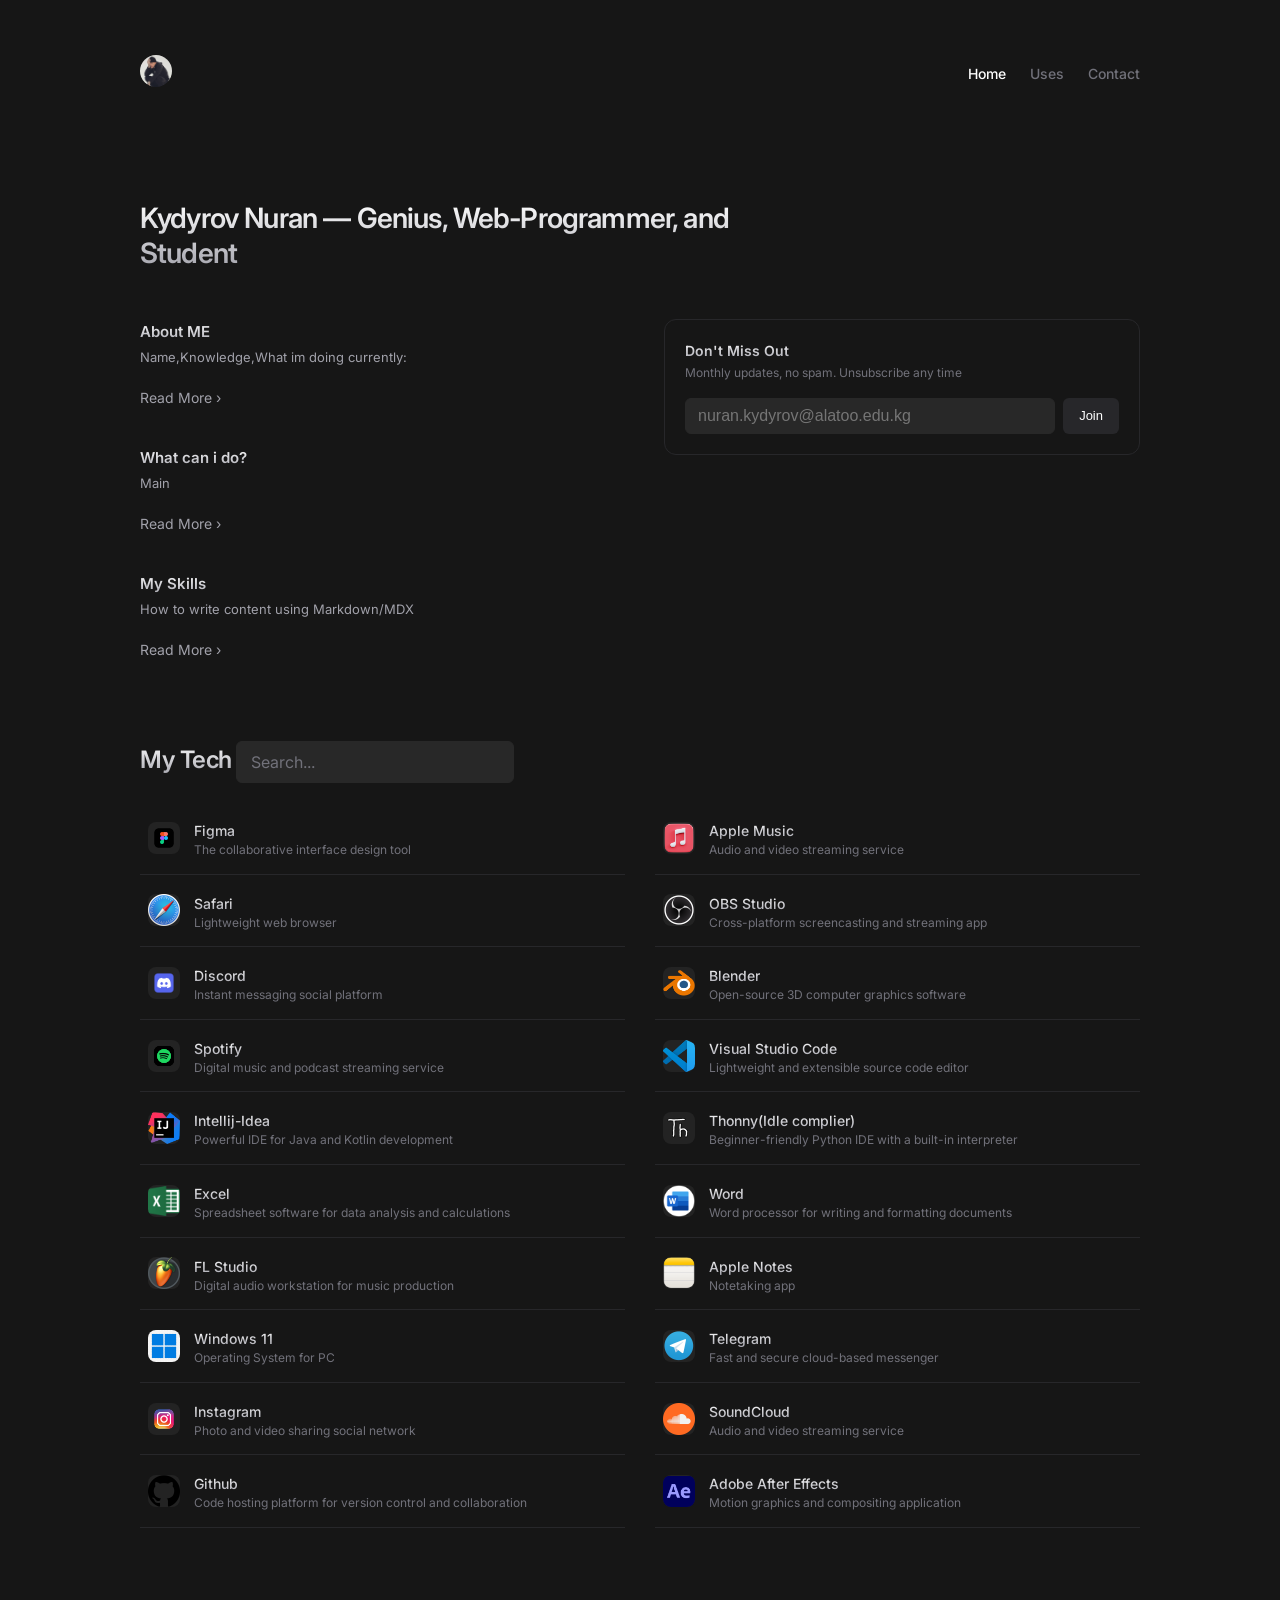
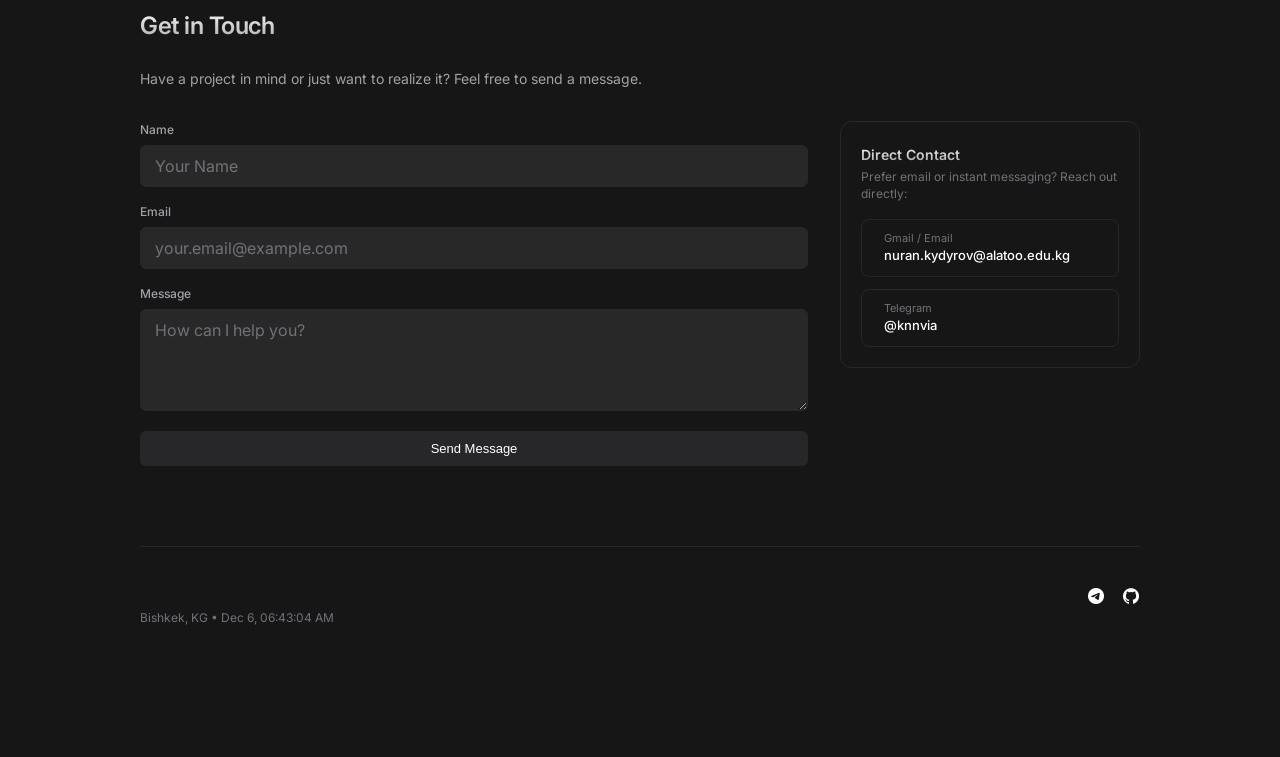
==== commit ed44e150: "Update index.html" ====
--- a/index.html
+++ b/index.html
@@ -90,7 +90,7 @@
       <!-- раздел USES (My Tech) -->
       <section id="uses" class="section uses-section">
         <h2 class="section-title">My Tech</h2>
-
+<input id="techSearch" class="form-input" placeholder="Search...">
         <div class="tech-grid">
           <!-- Row 1 -->
           <div class="tech-card">
--- a/style.css
+++ b/style.css
@@ -27,7 +27,6 @@
   max-width: 1000px;
   margin: 0 auto;
   width: 100%;
-  height: 40px;
   margin-top: 27px;
   margin-bottom: 107px;
 }
@@ -43,7 +42,6 @@
   z-index: 10;
   background-color: #161616;
   border-bottom: 1px solid #161616;
-  width: 1000px;
   height: 40px;
   max-width: 100%;
   margin-top: 27px;
@@ -455,6 +453,21 @@
   .contact-grid {
     grid-template-columns: 1fr 300px;
   }
+  .newsletter-card {
+    left: 0;
+    width: 100%;
+  }
+
+  .main-title {
+    font-size: 28px;
+    margin-bottom: 48px;
+  }
+
+  .section-title {
+    font-size: 24px;
+    margin-bottom: 24px;
+  }
+}
 }
 @media (max-width: 600px) {
   .content {
@@ -507,4 +520,34 @@
   .nav-link {
     font-size: 13px;
   }
-}
+}@media (max-width: 600px) {
+  .content { padding: 0 16px; }
+
+  .nav { gap: 16px; }
+  .section { margin-bottom: 56px; }
+
+  .tech-grid { grid-template-columns: 1fr; }
+  .contact-grid { grid-template-columns: 1fr; }
+
+  .newsletter-form { flex-direction: column; }
+  .submit-btn { width: 100%; }
+  .nav-link { padding: 10px 0; }
+  .read-more { padding: 8px 0; }
+  .submit-btn { min-height: 44px; }
+  .email-input, .form-input { min-height: 44px; }
+
+  .footer {
+    flex-wrap: wrap;
+    gap: 12px;
+    padding-top: 24px;
+    padding-bottom: 24px;
+  }
+  .footer-link-icon { margin-bottom: 0; }
+}
+@media (max-width: 360px) {
+  .content { padding: 0 12px; }
+  .nav { gap: 12px; }
+  .nav-link { font-size: 13px; }
+  .tech-card { padding: 12px 4px; gap: 10px; }
+  .newsletter-card, .contact-info-card { padding: 16px; }
+}
